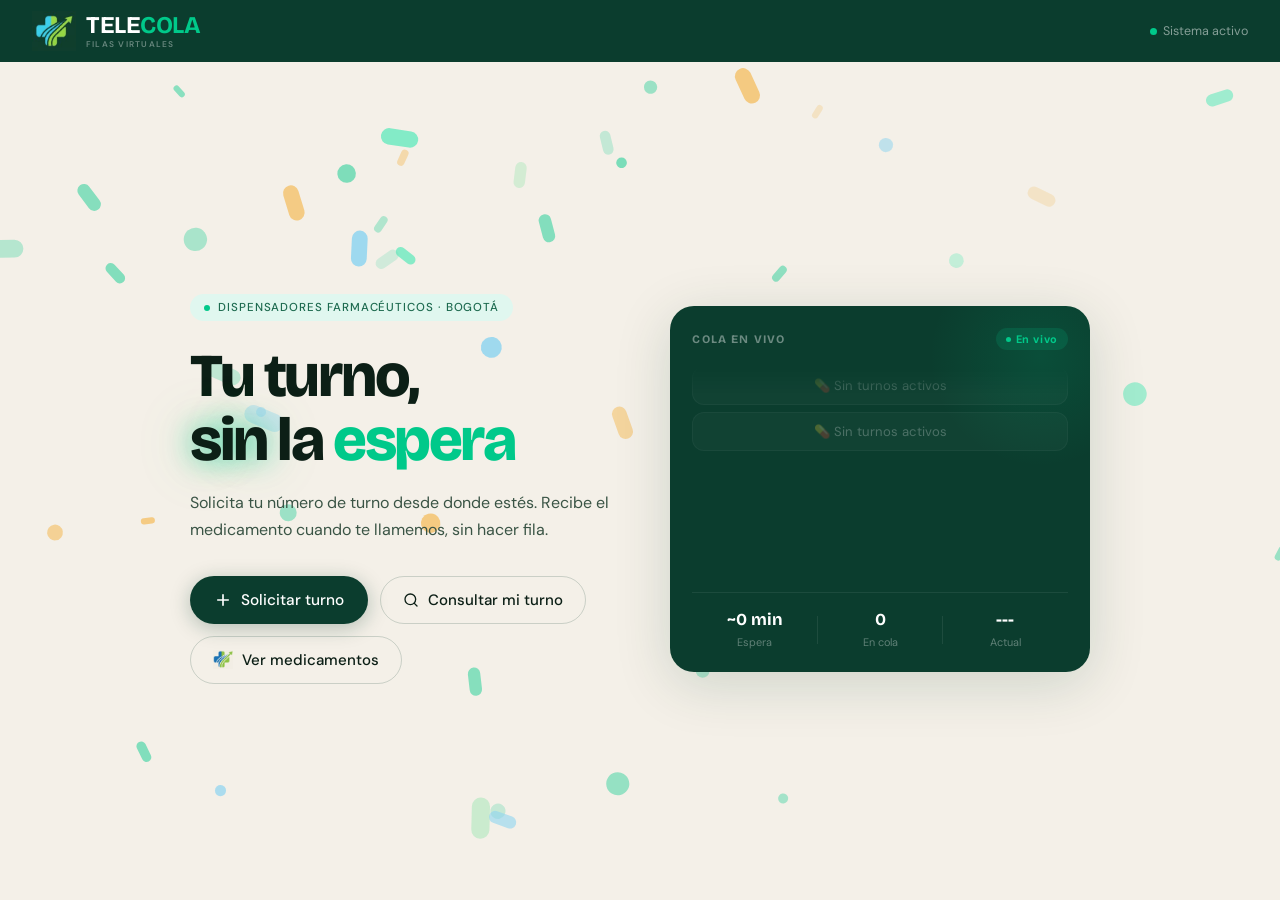
==== index.html @ 802b3224 "Add files via upload" ====
<!DOCTYPE html>
<html lang="es">
<head>
  <meta charset="UTF-8"/>
  <link rel="icon" type="image/png" href="[data-uri]">
  <meta name="viewport" content="width=device-width,initial-scale=1.0"/>
  <title>TELECOLA — Gestión de Turnos</title>
  <link rel="preconnect" href="https://fonts.googleapis.com"/>
  <link rel="preconnect" href="https://fonts.gstatic.com" crossorigin/>
  <link href="https://fonts.googleapis.com/css2?family=Bricolage+Grotesque:opsz,wght@12..96,400;12..96,600;12..96,700;12..96,800&family=DM+Sans:ital,opsz,wght@0,9..40,300;0,9..40,400;0,9..40,500&display=swap" rel="stylesheet"/>
  <style>
    *,*::before,*::after{box-sizing:border-box;margin:0;padding:0}
    :root{
      --forest:#0b3d2e;--forest-mid:#144d3a;--forest-light:#1e6b50;
      --mint:#00c98a;--mint-soft:#e0f7ef;--mint-glow:rgba(0,201,138,.18);
      --cream:#f4f0e8;--cream-dark:#e8e4db;--white:#fff;
      --amber:#f59e0b;--amber-soft:#fef3c7;
      --red:#dc2626;--red-soft:#fee2e2;
      --text:#0c1f16;--text-2:#3a5445;--text-3:#7a9e8b;
      --border:rgba(11,61,46,.1);--border-2:rgba(11,61,46,.18);
      --shadow:0 2px 24px rgba(11,61,46,.09);--shadow-lg:0 12px 56px rgba(11,61,46,.16);
      --r:20px;--r-sm:12px;
      --ease:cubic-bezier(.4,0,.2,1);
    }
    html{scroll-behavior:smooth}
    body{font-family:'DM Sans',sans-serif;background:var(--cream);color:var(--text);min-height:100vh;overflow-x:hidden}

    /* ── CANVAS 3D BACKGROUND ── */
    #bg-canvas{position:fixed;inset:0;z-index:0;pointer-events:none;opacity:.55}

    /* ── TOPBAR ── */
    .topbar{
      position:fixed;top:0;left:0;right:0;z-index:200;height:62px;
      background:var(--forest);padding:0 2rem;
      display:flex;align-items:center;justify-content:space-between;
    }
    .topbar-logo{display:flex;align-items:center;gap:10px;cursor:pointer;text-decoration:none}
    .topbar-logo-icon{
      width:44px;height:44px;border-radius:0;background:transparent;
      display:flex;align-items:center;justify-content:center;flex-shrink:0;
      transition:transform .3s var(--ease);
    }
    .topbar-logo:hover .topbar-logo-icon{transform:rotate(20deg) scale(1.08)}
    .topbar-logo-icon svg{width:18px;height:18px;stroke:var(--forest);fill:none;stroke-width:2.5;stroke-linecap:round}
    .topbar-logo-text{font-family:'Bricolage Grotesque',sans-serif;font-weight:700;font-size:1.5rem;letter-spacing:-.02em;color:#fff;line-height:1}
    .topbar-logo-sub{font-size:.52rem;font-weight:600;letter-spacing:.15em;color:rgba(255,255,255,.38);text-transform:uppercase;margin-top:2px;transition:color .8s,text-shadow .8s}
    .topbar-logo-sub.lit{color:rgba(255,255,255,.75);text-shadow:0 0 10px rgba(0,201,138,.6),0 0 20px rgba(0,201,138,.2)}
    .topbar-logo-stack{display:flex;flex-direction:column;justify-content:center}
    .topbar-logo-text span{color:var(--mint)}
    .topbar-right{display:flex;align-items:center;gap:1rem}
    .topbar-status{display:flex;align-items:center;gap:6px;font-size:.78rem;color:rgba(255,255,255,.5)}
    .topbar-status-dot{width:7px;height:7px;border-radius:50%;background:var(--mint);animation:pulse 2s ease-in-out infinite}
    .topbar-my-turn{display:flex;align-items:center;gap:6px;background:rgba(0,201,138,.15);border:1px solid rgba(0,201,138,.25);border-radius:100px;padding:5px 12px}
    .topbar-my-turn-label{font-size:.7rem;color:rgba(255,255,255,.5)}
    .topbar-my-turn-val{font-family:'Bricolage Grotesque',sans-serif;font-size:.95rem;font-weight:700;color:var(--mint)}
    @keyframes pulse{0%,100%{opacity:1}50%{opacity:.35}}

    /* ── SCREENS ── */
    .screen{min-height:100vh;padding-top:62px;display:none;flex-direction:column;opacity:0;transform:translateY(18px);transition:opacity .38s var(--ease),transform .38s var(--ease)}
    .screen.active{display:flex}
    .screen.visible{opacity:1;transform:translateY(0)}

    /* ══════════════════════════════════
       HOME — hero layout fiel a la imagen
    ══════════════════════════════════ */
    .hero{
      flex:1;position:relative;z-index:1;
      display:grid;grid-template-columns:1fr 420px;
      gap:2.5rem;align-items:center;
      max-width:1200px;margin:0 auto;
      padding:3rem 2.5rem 2rem;
      min-height:calc(100vh - 62px);
    }
    @media(max-width:900px){
      .hero{grid-template-columns:1fr;padding:2rem 1.2rem 1.5rem;min-height:unset}
      .queue-panel{display:none}
    }

    /* Left column */
    .hero-left{display:flex;flex-direction:column;gap:0}

    .hero-eyebrow{
      display:inline-flex;align-items:center;gap:8px;
      background:var(--mint-soft);color:var(--forest-light);
      font-size:.72rem;font-weight:500;letter-spacing:.08em;text-transform:uppercase;
      padding:6px 14px;border-radius:100px;margin-bottom:1.4rem;
      width:fit-content;
      animation:fadeUp .5s var(--ease) both;
    }
    .eyebrow-dot{width:6px;height:6px;border-radius:50%;background:var(--mint);flex-shrink:0;animation:pulse 2s ease-in-out infinite}

    .hero-title{
      font-family:'Bricolage Grotesque',sans-serif;
      font-size:clamp(2.6rem,5vw,3.8rem);font-weight:800;
      line-height:1.05;letter-spacing:-.04em;color:var(--text);
      margin-bottom:1.1rem;
      animation:fadeUp .5s .07s var(--ease) both;
    }
    .hero-title em{font-style:normal;color:var(--mint)}
    .hw{display:inline;transition:opacity .4s,text-shadow .4s}
    .hw.lit{text-shadow:0 0 30px rgba(0,201,138,.7),0 0 60px rgba(0,201,138,.3)}

    .hero-desc{
      font-size:1rem;line-height:1.7;color:var(--text-2);
      max-width:440px;margin-bottom:2rem;
      animation:fadeUp .5s .14s var(--ease) both;
    }

    /* Action buttons row */
    .hero-actions{
      display:flex;flex-direction:column;gap:.75rem;
      max-width:400px;
      animation:fadeUp .5s .2s var(--ease) both;
    }
    .hero-btns-row{display:flex;gap:.75rem;flex-wrap:wrap}

    .btn-primary{
      display:inline-flex;align-items:center;gap:9px;
      background:var(--forest);color:#fff;
      font-family:'DM Sans',sans-serif;font-size:.96rem;font-weight:500;
      padding:14px 24px;border-radius:100px;border:none;cursor:pointer;
      box-shadow:0 4px 20px rgba(11,61,46,.28);
      transition:background .25s,transform .15s,box-shadow .25s;
      text-decoration:none;
    }
    .btn-primary svg{width:18px;height:18px;fill:none;stroke:currentColor;stroke-width:2.2;stroke-linecap:round;flex-shrink:0}
    .btn-primary:hover{background:var(--forest-mid);transform:translateY(-2px);box-shadow:0 8px 28px rgba(11,61,46,.32)}
    .btn-primary:active{transform:scale(.97)}

    .btn-outline{
      display:inline-flex;align-items:center;gap:9px;
      background:transparent;color:var(--text);
      font-family:'DM Sans',sans-serif;font-size:.94rem;font-weight:500;
      padding:13px 22px;border-radius:100px;
      border:1.5px solid var(--border-2);cursor:pointer;
      transition:border-color .2s,background .2s,transform .15s;
      text-decoration:none;
    }
    .btn-outline svg{width:16px;height:16px;fill:none;stroke:currentColor;stroke-width:2;stroke-linecap:round;flex-shrink:0}
    .btn-outline:hover{border-color:var(--forest-light);background:rgba(11,61,46,.05);transform:translateY(-2px)}
    .btn-outline:active{transform:scale(.97)}

    /* Medicamentos button — matches outline style of other hero buttons */
    .btn-meds{
      display:inline-flex;align-items:center;gap:9px;
      background:transparent;color:var(--text);
      font-family:'DM Sans',sans-serif;font-size:.94rem;font-weight:500;
      padding:13px 22px;border-radius:100px;
      border:1.5px solid var(--border-2);cursor:pointer;
      transition:border-color .2s,background .2s,transform .15s;
      text-decoration:none;
    }
    .btn-meds svg{width:16px;height:16px;fill:none;stroke:currentColor;stroke-width:2;stroke-linecap:round;flex-shrink:0}
    .btn-meds:hover{border-color:var(--forest-light);background:rgba(11,61,46,.05);transform:translateY(-2px)}
    .btn-meds:active{transform:scale(.97)}

    /* ── QUEUE PANEL ── */
    .queue-panel{
      background:var(--forest);border-radius:24px;
      padding:1.4rem 1.4rem 1.3rem;
      position:relative;z-index:1;overflow:hidden;
      box-shadow:var(--shadow-lg);
      animation:fadeUp .5s .28s var(--ease) both;
    }
    .queue-panel::before{
      content:'';position:absolute;top:-70px;right:-70px;
      width:240px;height:240px;border-radius:50%;
      background:radial-gradient(circle,rgba(0,201,138,.12),transparent 65%);
      pointer-events:none;
    }
    .queue-panel-header{display:flex;align-items:center;justify-content:space-between;margin-bottom:1rem}
    .queue-panel-title{font-family:'Bricolage Grotesque',sans-serif;font-size:.72rem;font-weight:700;color:rgba(255,255,255,.4);letter-spacing:.1em;text-transform:uppercase}
    .live-badge{display:flex;align-items:center;gap:5px;background:rgba(0,201,138,.15);color:var(--mint);font-size:.68rem;font-weight:700;padding:4px 10px;border-radius:100px;letter-spacing:.05em}
    .live-dot{width:5px;height:5px;border-radius:50%;background:var(--mint);animation:pulse 1.4s ease-in-out infinite}

    /* Ticker */
    .ticker-window{height:210px;overflow:hidden;position:relative;mask-image:linear-gradient(to bottom,transparent,black 14%,black 86%,transparent);-webkit-mask-image:linear-gradient(to bottom,transparent,black 14%,black 86%,transparent)}
    .ticker-track{display:flex;flex-direction:column;gap:7px;animation:tickerScroll 13s linear infinite}
    .ticker-track:hover{animation-play-state:paused}
    @keyframes tickerScroll{0%{transform:translateY(0)}100%{transform:translateY(-50%)}}
    .ticker-row{display:flex;align-items:center;gap:10px;background:rgba(255,255,255,.06);border:1px solid rgba(255,255,255,.07);border-radius:12px;padding:10px 12px;flex-shrink:0;transition:background .3s}
    .ticker-row.is-active{background:rgba(0,201,138,.13);border-color:rgba(0,201,138,.25)}
    .ticker-num{font-family:'Bricolage Grotesque',sans-serif;font-size:1rem;font-weight:700;color:#fff;min-width:52px}
    .ticker-row.is-active .ticker-num{color:var(--mint)}
    .ticker-info{flex:1}
    .ticker-doc{font-size:.8rem;font-weight:500;color:rgba(255,255,255,.8)}
    .ticker-sub{font-size:.68rem;color:rgba(255,255,255,.35);margin-top:1px}
    .ticker-tag{font-size:.65rem;font-weight:700;padding:3px 8px;border-radius:100px}
    .tag-atendiendo{background:rgba(0,201,138,.18);color:var(--mint)}
    .tag-espera{background:rgba(255,255,255,.07);color:rgba(255,255,255,.4)}
    .tag-prio{background:rgba(245,158,11,.2);color:#fbbf24}

    .queue-footer{display:flex;align-items:center;justify-content:space-between;margin-top:1rem;padding-top:1rem;border-top:1px solid rgba(255,255,255,.07)}
    .qstat{text-align:center;flex:1}
    .qstat-val{font-family:'Bricolage Grotesque',sans-serif;font-size:1.05rem;font-weight:700;color:#fff;display:block}
    .qstat-lbl{font-size:.68rem;color:rgba(255,255,255,.35)}
    .qdiv{width:1px;height:28px;background:rgba(255,255,255,.08)}

    /* ══════════════════════════════════
       INNER SCREENS (solicitar / consultar / turno)
    ══════════════════════════════════ */
    .page-wrap{flex:1;max-width:560px;width:100%;margin:0 auto;padding:2.5rem 1.5rem 4rem;position:relative;z-index:1}
    /* Inner screens show canvas bg */
    #screen-solicitar,#screen-consultar,#screen-turno{background:transparent}
    #screen-turno{min-height:100dvh;overflow-y:auto;justify-content:flex-start}
    #screen-turno .page-wrap{padding:1.2rem 1.5rem 3rem;display:flex;flex-direction:column;height:auto;overflow:visible}
    #screen-turno .back-btn{margin-bottom:.8rem}
    .page-wrap--wide{max-width:660px}

    .back-btn{display:inline-flex;align-items:center;gap:7px;font-size:.86rem;color:var(--text-3);background:none;border:none;cursor:pointer;margin-bottom:1.8rem;padding:0;transition:color .2s,gap .2s}
    .back-btn svg{width:16px;height:16px;fill:none;stroke:currentColor;stroke-width:2;stroke-linecap:round;transition:transform .2s}
    .back-btn:hover{color:var(--forest);gap:10px}
    .back-btn:hover svg{transform:translateX(-2px)}

    /* Form card */
    .form-card{background:var(--white);border-radius:var(--r);border:1px solid var(--border);box-shadow:var(--shadow);overflow:hidden}
    .form-card-hd{background:var(--forest);padding:1.8rem 2rem 1.6rem;display:flex;align-items:center;gap:1rem}
    .form-card-ico{width:46px;height:46px;border-radius:12px;background:rgba(0,201,138,.18);display:flex;align-items:center;justify-content:center;flex-shrink:0}
    .form-card-ico svg{width:22px;height:22px;stroke:var(--mint);fill:none;stroke-width:2.2;stroke-linecap:round}
    .form-card-hd h2{font-family:'Bricolage Grotesque',sans-serif;font-size:1.32rem;font-weight:700;color:#fff;letter-spacing:-.02em;margin-bottom:3px}
    .form-card-hd p{font-size:.83rem;color:rgba(255,255,255,.5)}
    .form-body{padding:1.8rem 2rem}
    .form-group{margin-bottom:1.4rem}
    .form-label{display:block;font-size:.83rem;font-weight:500;color:var(--text-2);margin-bottom:8px}
    .input-box{position:relative}
    .input-ico{position:absolute;left:14px;top:50%;transform:translateY(-50%);width:17px;height:17px;stroke:var(--text-3);fill:none;stroke-width:2;stroke-linecap:round;pointer-events:none}
    .form-input{width:100%;padding:13px 16px 13px 42px;font-family:'DM Sans',sans-serif;font-size:.95rem;color:var(--text);background:var(--cream);border:1.5px solid var(--border);border-radius:var(--r-sm);outline:none;transition:border-color .2s,background .2s,box-shadow .2s;-webkit-appearance:none}
    .form-input:focus{border-color:var(--mint);background:#fff;box-shadow:0 0 0 3px rgba(0,201,138,.14)}
    .form-input::placeholder{color:var(--text-3)}

    .info-note{display:flex;align-items:flex-start;gap:10px;background:var(--mint-soft);border:1px solid rgba(0,201,138,.2);border-radius:var(--r-sm);padding:13px 15px;font-size:.82rem;color:var(--forest-light);line-height:1.6}
    .info-note svg{width:16px;height:16px;stroke:var(--mint);fill:none;stroke-width:2;stroke-linecap:round;flex-shrink:0;margin-top:2px}
    .info-note strong{color:var(--forest)}

    .btn-submit{width:100%;margin-top:1.6rem;display:flex;align-items:center;justify-content:center;background:var(--forest);color:#fff;font-family:'DM Sans',sans-serif;font-size:.97rem;font-weight:500;padding:15px;border-radius:var(--r-sm);border:none;cursor:pointer;transition:background .2s,transform .15s,box-shadow .2s;box-shadow:0 4px 16px rgba(11,61,46,.2);position:relative;min-height:52px}
    .btn-submit:hover{background:var(--forest-mid);box-shadow:0 6px 24px rgba(11,61,46,.28)}
    .btn-submit:active{transform:scale(.98)}
    .btn-submit--teal{background:var(--forest-light)}
    .btn-submit--teal:hover{background:var(--forest)}
    .bst-txt{display:flex;align-items:center;gap:9px}
    .bst-txt svg{width:17px;height:17px;fill:none;stroke:currentColor;stroke-width:2.2;stroke-linecap:round}
    .bst-spin{width:20px;height:20px;border:2.5px solid rgba(255,255,255,.3);border-top-color:#fff;border-radius:50%;animation:spin .7s linear infinite;display:none}
    @keyframes spin{to{transform:rotate(360deg)}}
    .btn-submit.loading .bst-txt{display:none}
    .btn-submit.loading .bst-spin{display:block}

    /* Consulta result */
    .consulta-box{margin-top:1.4rem;background:var(--forest);border-radius:var(--r-sm);overflow:hidden;animation:fadeUp .4s var(--ease) both}
    .consulta-box-header{display:flex;align-items:center;justify-content:space-between;padding:1rem 1.3rem;border-bottom:1px solid rgba(255,255,255,.08)}
    .consulta-box-label{font-size:.75rem;color:rgba(255,255,255,.45);text-transform:uppercase;letter-spacing:.06em}
    .consulta-box-num{font-family:'Bricolage Grotesque',sans-serif;font-size:1.4rem;font-weight:800;color:var(--mint)}
    .consulta-med{padding:.5rem 1.3rem;font-size:.82rem;color:rgba(255,255,255,.5);border-bottom:1px solid rgba(255,255,255,.06)}
    .consulta-stats{display:flex;padding:.8rem 1.3rem}
    .cstat{flex:1;text-align:center}
    .cstat-val{font-family:'Bricolage Grotesque',sans-serif;font-size:1rem;font-weight:700;color:#fff;display:block}
    .cstat-lbl{font-size:.7rem;color:rgba(255,255,255,.38)}
    .btn-detalle{width:100%;background:rgba(0,201,138,.12);color:var(--mint);font-family:'DM Sans',sans-serif;font-size:.85rem;font-weight:500;padding:.9rem;border:none;border-top:1px solid rgba(0,201,138,.15);cursor:pointer;transition:background .2s}
    .btn-detalle:hover{background:rgba(0,201,138,.2)}

    /* Mi turno */
    .prio-banner{display:flex;align-items:center;gap:8px;background:var(--amber-soft);border:1px solid rgba(245,158,11,.3);border-radius:var(--r-sm);padding:10px 14px;font-size:.82rem;color:#92400e;margin-bottom:1rem}
    .prio-banner svg{width:16px;height:16px;flex-shrink:0;stroke:var(--amber);fill:none;stroke-width:2;stroke-linecap:round}
    .turno-card{background:var(--white);border-radius:var(--r);border:1px solid var(--border);box-shadow:var(--shadow-lg);overflow:hidden;margin-bottom:1rem}
    .turno-card-header{background:var(--forest);padding:1.2rem 1.5rem 1rem;text-align:center;position:relative;overflow:hidden}
    .turno-card-header::after{content:'';position:absolute;bottom:-50px;left:50%;transform:translateX(-50%);width:320px;height:100px;border-radius:50%;background:rgba(0,201,138,.1)}
    .tc-label{display:block;font-size:.72rem;font-weight:600;letter-spacing:.1em;text-transform:uppercase;color:rgba(255,255,255,.38);margin-bottom:.9rem}
    .tc-num{font-family:'Bricolage Grotesque',sans-serif;font-size:clamp(2.8rem,10vw,5rem);font-weight:800;color:#fff;letter-spacing:-.04em;line-height:1;position:relative;z-index:1}
    .tc-doc{display:block;margin-top:.8rem;font-size:.88rem;color:rgba(255,255,255,.55);position:relative;z-index:1}
    .tc-med{font-size:.8rem;color:rgba(255,255,255,.4);margin-top:.3rem;position:relative;z-index:1}
    .tc-stats{display:grid;grid-template-columns:1fr 1fr 1fr;border-top:1px solid var(--border)}
    .tcstat{padding:.7rem .5rem;text-align:center;border-right:1px solid var(--border)}
    .tcstat:last-child{border-right:none}
    .tcstat-val{font-family:'Bricolage Grotesque',sans-serif;font-size:1.4rem;font-weight:700;color:var(--forest);display:block}
    .tcstat-lbl{font-size:.7rem;color:var(--text-3);margin-top:2px}

    .notif-card{display:flex;align-items:flex-start;gap:12px;background:var(--mint-soft);border:1px solid rgba(0,201,138,.2);border-radius:var(--r);padding:.7rem 1rem;margin:.6rem 0}
    .notif-card-ico{font-size:1.5rem;flex-shrink:0}
    .notif-card-title{font-size:.88rem;font-weight:600;color:var(--forest);margin-bottom:3px}
    .notif-card-desc{font-size:.8rem;color:var(--forest-light);line-height:1.6}

    .act-grid{display:grid;grid-template-columns:1fr 1fr;gap:10px}
    .act-card{display:flex;flex-direction:column;align-items:center;gap:7px;background:var(--white);border:1px solid var(--border);border-radius:var(--r);padding:1rem;cursor:pointer;font-size:.8rem;font-weight:500;color:var(--text-2);transition:border-color .2s,background .2s,transform .15s}
    .act-card:hover{border-color:var(--forest-light);background:var(--mint-soft);transform:translateY(-2px)}
    .act-ico{width:38px;height:38px;border-radius:10px;background:var(--mint-soft);display:flex;align-items:center;justify-content:center}
    .act-ico svg{width:18px;height:18px;stroke:var(--forest-light);fill:none;stroke-width:2;stroke-linecap:round}

    /* Toast */
    .toast{position:fixed;bottom:1.6rem;left:50%;transform:translateX(-50%) translateY(14px);background:var(--forest);color:#fff;font-size:.86rem;font-weight:500;padding:11px 20px;border-radius:100px;box-shadow:var(--shadow-lg);z-index:999;opacity:0;white-space:nowrap;pointer-events:none;transition:opacity .3s,transform .3s}
    .toast.show{opacity:1;transform:translateX(-50%) translateY(0)}

    @keyframes fadeUp{from{opacity:0;transform:translateY(18px)}to{opacity:1;transform:translateY(0)}}

    /* ── RESPONSIVE SIN SCROLL ── */
    /* Pantallas internas ocupan exactamente la pantalla disponible */
    #screen-solicitar,#screen-consultar{
      height:100dvh;
      overflow:hidden;
      justify-content:center;
    }
    #screen-solicitar .page-wrap,
    #screen-consultar .page-wrap{
      padding:1rem 1.5rem 1rem;
      display:flex;flex-direction:column;justify-content:center;
      height:100%;overflow:hidden;
    }
    #screen-solicitar .back-btn,
    #screen-consultar .back-btn{margin-bottom:.8rem}
    #screen-solicitar .form-card-hd,
    #screen-consultar .form-card-hd{padding:1.2rem 1.5rem}
    #screen-solicitar .form-body,
    #screen-consultar .form-body{padding:1.2rem 1.5rem}
    #screen-solicitar .form-group,
    #screen-consultar .form-group{margin-bottom:.9rem}
    #screen-solicitar .info-note{padding:9px 12px;font-size:.78rem}
    #screen-solicitar .btn-submit,
    #screen-consultar .btn-submit{margin-top:1rem;padding:13px}

    /* Turno: sin scroll forzado, crece con el contenido */
    #screen-turno{min-height:100dvh;overflow-y:auto;justify-content:flex-start}
    #screen-turno .page-wrap{
      padding:.8rem 1.5rem 3rem;
      display:flex;flex-direction:column;
      height:auto;overflow:visible;
    }
    #screen-turno .back-btn{margin-bottom:.6rem}
    .turno-card-header{padding:1.2rem 1.5rem 1rem}
    .tc-num{font-size:clamp(2.8rem,10vw,5rem)}
    .tcstat{padding:.8rem .5rem}
    .notif-card{padding:.8rem 1rem;margin:.7rem 0}
    .act-grid{gap:8px}
    .act-card{padding:.7rem}

    @media(max-width:480px){
      .topbar{padding:0 1rem}
      .topbar-status span{display:none}
      .hero{padding:1.8rem 1rem 1.5rem}
      .hero-btns-row{flex-direction:column}
      .btn-primary,.btn-outline{width:100%;justify-content:center}
      #screen-solicitar .page-wrap,
      #screen-consultar .page-wrap,
      #screen-turno .page-wrap{padding:.8rem 1rem}
      .form-card-hd h2{font-size:1.1rem}
    }

    @media(min-height:800px){
      #screen-solicitar .form-body,
      #screen-consultar .form-body{padding:1.5rem 1.8rem}
      #screen-solicitar .form-group,
      #screen-consultar .form-group{margin-bottom:1.2rem}
    }
  </style>
</head>
<body>

<canvas id="bg-canvas"></canvas>

<nav class="topbar">
  <div class="topbar-logo" onclick="goTo('screen-home')">
    <div class="topbar-logo-icon">
      <img src="[data-uri]" style="width:44px;height:44px;object-fit:contain;border-radius:0;outline:none;border:none">
    </div>
    <div class="topbar-logo-stack">
      <span class="topbar-logo-text">TELE<span>COLA</span></span>
      <span class="topbar-logo-sub">Filas Virtuales</span>
    </div>
  </div>
  <div class="topbar-right">
    <div class="topbar-status"><div class="topbar-status-dot"></div><span>Sistema activo</span></div>
    <div class="topbar-my-turn" id="topbar-my-turn" style="display:none">
      <span class="topbar-my-turn-label">Mi turno</span>
      <span class="topbar-my-turn-val" id="topbar-my-turn-val">—</span>
    </div>
  </div>
</nav>

<!-- ══ PANTALLA INICIO ══ -->
<div class="screen active visible" id="screen-home">
  <section class="hero">

    <!-- LEFT -->
    <div class="hero-left">
      <div class="hero-eyebrow"><span class="eyebrow-dot"></span>Dispensadores farmacéuticos · Bogotá</div>

      <h1 class="hero-title"><span class="hw">Tu</span> <span class="hw">turno,</span><br/><span class="hw">sin</span> <span class="hw">la</span> <em class="hw" id="hw-espera">espera</em></h1>

      <p class="hero-desc">Solicita tu número de turno desde donde estés. Recibe el medicamento cuando te llamemos, sin hacer fila.</p>

      <div class="hero-actions">
        <div class="hero-btns-row">
          <button class="btn-primary" onclick="goTo('screen-solicitar')">
            <svg viewBox="0 0 24 24"><path d="M12 5v14M5 12h14"/></svg>
            Solicitar turno
          </button>
          <button class="btn-outline" onclick="goTo('screen-consultar')">
            <svg viewBox="0 0 24 24"><circle cx="11" cy="11" r="8"/><path d="m21 21-4.35-4.35"/></svg>
            Consultar mi turno
          </button>
          <a href="medicamentos.html" class="btn-meds">
            <img src="[data-uri]" style="width:20px;height:20px;object-fit:contain;flex-shrink:0">
            Ver medicamentos
          </a>
        </div>
      </div>
    </div>

    <!-- RIGHT — Cola en vivo -->
    <div class="queue-panel">
      <div class="queue-panel-header">
        <span class="queue-panel-title">Cola en vivo</span>
        <span class="live-badge"><span class="live-dot"></span>En vivo</span>
      </div>
      <div class="ticker-window">
        <div class="ticker-track" id="ticker-track"></div>
      </div>
      <div class="queue-footer">
        <div class="qstat"><span class="qstat-val" id="stat-espera">--</span><span class="qstat-lbl">Espera</span></div>
        <div class="qdiv"></div>
        <div class="qstat"><span class="qstat-val" id="stat-cola">--</span><span class="qstat-lbl">En cola</span></div>
        <div class="qdiv"></div>
        <div class="qstat"><span class="qstat-val" id="stat-actual">---</span><span class="qstat-lbl">Actual</span></div>
      </div>
    </div>

  </section>
</div>

<!-- ══ SOLICITAR TURNO ══ -->
<div class="screen" id="screen-solicitar">
  <div class="page-wrap">
    <button class="back-btn" onclick="goTo('screen-home')">
      <svg viewBox="0 0 24 24"><path d="M19 12H5M12 5l-7 7 7 7"/></svg>Volver
    </button>
    <div class="form-card">
      <div class="form-card-hd">
        <div class="form-card-ico"><svg viewBox="0 0 24 24"><path d="M12 5v14M5 12h14"/></svg></div>
        <div><h2>Solicitar turno</h2><p>Solo necesitas tu número de documento</p></div>
      </div>
      <div class="form-body">
        <div class="form-group">
          <label class="form-label" for="sol-doc">Número de documento</label>
          <div class="input-box">
            <svg class="input-ico" viewBox="0 0 24 24"><rect x="2" y="5" width="20" height="14" rx="2"/><path d="M2 10h20"/></svg>
            <input class="form-input" type="tel" id="sol-doc" placeholder="Cédula (solo usuarios registrados)" maxlength="12" inputmode="numeric" pattern="[0-9]*" autocomplete="off"/>
          </div>
        </div>
        <div class="info-note">
          <svg viewBox="0 0 24 24"><circle cx="12" cy="12" r="10"/><line x1="12" y1="8" x2="12" y2="12"/><line x1="12" y1="16" x2="12.01" y2="16"/></svg>
          <span>Tu medicamento ya está registrado. Ingresa tu cédula y recibirás tu turno automáticamente. Se enviará confirmación a tu <strong>correo electrónico</strong>.</span>
        </div>
        <button class="btn-submit" id="btn-solicitar" onclick="solicitarTurno()">
          <span class="bst-txt">
            <svg viewBox="0 0 24 24"><path d="M22 11.08V12a10 10 0 1 1-5.93-9.14"/><polyline points="22 4 12 14.01 9 11.01"/></svg>
            Confirmar y obtener turno
          </span>
          <span class="bst-spin"></span>
        </button>
      </div>
    </div>
  </div>
</div>

<!-- ══ CONSULTAR TURNO ══ -->
<div class="screen" id="screen-consultar">
  <div class="page-wrap">
    <button class="back-btn" onclick="goTo('screen-home')">
      <svg viewBox="0 0 24 24"><path d="M19 12H5M12 5l-7 7 7 7"/></svg>Volver
    </button>
    <div class="form-card">
      <div class="form-card-hd">
        <div class="form-card-ico"><svg viewBox="0 0 24 24"><circle cx="11" cy="11" r="8"/><path d="m21 21-4.35-4.35"/></svg></div>
        <div><h2>Consultar turno</h2><p>Revisa tu posición en la cola</p></div>
      </div>
      <div class="form-body">
        <div class="form-group">
          <label class="form-label" for="con-doc">Número de documento</label>
          <div class="input-box">
            <svg class="input-ico" viewBox="0 0 24 24"><rect x="2" y="5" width="20" height="14" rx="2"/><path d="M2 10h20"/></svg>
            <input class="form-input" type="tel" id="con-doc" placeholder="Tu cédula" maxlength="12" inputmode="numeric" pattern="[0-9]*" autocomplete="off"/>
          </div>
        </div>
        <button class="btn-submit btn-submit--teal" onclick="consultarTurno()">
          <span class="bst-txt">Buscar mi turno</span>
          <span class="bst-spin"></span>
        </button>
        <div class="consulta-box" id="consulta-box" style="display:none">
          <div class="consulta-box-header">
            <span class="consulta-box-label">Tu turno</span>
            <span class="consulta-box-num" id="con-num">—</span>
          </div>
          <div class="consulta-med">💊 <span id="con-med">—</span></div>
          <div class="consulta-stats">
            <div class="cstat"><span class="cstat-val" id="con-pos">—</span><span class="cstat-lbl">Posición</span></div>
            <div class="cstat"><span class="cstat-val" id="con-esp">—</span><span class="cstat-lbl">Espera aprox.</span></div>
            <div class="cstat"><span class="cstat-val" id="con-est">—</span><span class="cstat-lbl">Estado</span></div>
          </div>
          <button class="btn-detalle" onclick="goTo('screen-home')">Ver cola en vivo →</button>
        </div>
      </div>
    </div>
  </div>
</div>

<!-- ══ MI TURNO ══ -->
<div class="screen" id="screen-turno">
  <div class="page-wrap page-wrap--wide">
    <button class="back-btn" onclick="goTo('screen-home')">
      <svg viewBox="0 0 24 24"><path d="M19 12H5M12 5l-7 7 7 7"/></svg>Volver
    </button>
    <div class="prio-banner" id="prio-banner" style="display:none">
      <svg viewBox="0 0 24 24"><path d="M13 2L3 14h9l-1 8 10-12h-9l1-8z"/></svg>
      Turno prioritario validado en el sistema
    </div>
    <div class="turno-card">
      <div class="turno-card-header">
        <span class="tc-label">Tu número de turno</span>
        <div class="tc-num"><span id="t-numero">---</span></div>
        <span class="tc-doc" id="t-doc">Doc: ••••••••</span>
        <div class="tc-med" id="t-med"></div>
      </div>
      <div class="tc-stats">
        <div class="tcstat"><span class="tcstat-val" id="t-pos">-</span><span class="tcstat-lbl">Posición</span></div>
        <div class="tcstat"><span class="tcstat-val" id="t-esp">-</span><span class="tcstat-lbl">Espera aprox</span></div>
        <div class="tcstat"><span class="tcstat-val" id="t-actual">-</span><span class="tcstat-lbl">Estado</span></div>
      </div>
    </div>
    <div class="notif-card">
      <div class="notif-card-ico">✉️</div>
      <div>
        <div class="notif-card-title">Notificación por correo activada</div>
        <div class="notif-card-desc">Te avisaremos cuando sea tu momento. Puedes alejarte de la farmacia.</div>
      </div>
    </div>
    <div class="act-grid">
      <button class="act-card" onclick="goTo('screen-home')">
        <div class="act-ico"><svg viewBox="0 0 24 24"><path d="m3 9 9-7 9 7v11a2 2 0 0 1-2 2H5a2 2 0 0 1-2-2z"/><polyline points="9 22 9 12 15 12 15 22"/></svg></div>
        Ir al inicio
      </button>
      <button class="act-card" onclick="goTo('screen-consultar')">
        <div class="act-ico"><svg viewBox="0 0 24 24"><circle cx="11" cy="11" r="8"/><path d="m21 21-4.35-4.35"/></svg></div>
        Ver estado
      </button>
    </div>
  </div>
</div>

<div class="toast" id="toast"></div>

<script src="api.js"></script>
<script src="script.js"></script>
<script>
/* Brillo sutil Filas Virtuales en bucle */
(function(){
  const sub = document.querySelector('.topbar-logo-sub');
  if(!sub) return;
  let on = false;
  setInterval(()=>{
    on = !on;
    sub.classList.toggle('lit', on);
  }, 1800);
})();
(function(){
  const words = [...document.querySelectorAll('.hw')];
  if(!words.length) return;
  let i = 0;
  function step(){
    words.forEach(w => w.classList.remove('lit'));
    words[i].classList.add('lit');
    i = (i + 1) % words.length;
  }
  step();
  setInterval(step, 600);
})();


</script>


<script>
/* ── 3D FLOATING PILLS CANVAS ── */
(function(){
  const canvas = document.getElementById('bg-canvas');
  const ctx = canvas.getContext('2d');
  let W, H, particles = [];

  function resize(){
    W = canvas.width = window.innerWidth;
    H = canvas.height = window.innerHeight;
  }

  class Particle {
    constructor(){this.reset(true)}
    reset(init){
      this.x = Math.random()*W;
      this.y = init ? Math.random()*H : H+30;
      this.r = Math.random()*9+4;
      this.vx = (Math.random()-.5)*.9;
      this.vy = -(Math.random()*1.2+0.5);
      this.alpha = Math.random()*.7+.25;
      const r = Math.random();
      this.color = r > .5 ? '#00c98a' : r > .32 ? '#00e5a0' : r > .18 ? '#f59e0b' : r > .08 ? '#4ade80' : '#38bdf8';
      this.rot = Math.random()*Math.PI*2;
      this.rotV = (Math.random()-.5)*.015;
      this.pill = Math.random()>.4;
    }
    draw(){
      ctx.save();
      ctx.globalAlpha = this.alpha;
      ctx.translate(this.x, this.y);
      ctx.rotate(this.rot);
      if(this.pill){
        const w=this.r*3.2, h=this.r*1.4;
        ctx.beginPath();
        ctx.moveTo(-w/2+h/2,0-h/2);
        ctx.lineTo(w/2-h/2,0-h/2);
        ctx.arc(w/2-h/2,0,h/2,-Math.PI/2,Math.PI/2);
        ctx.lineTo(-w/2+h/2,h/2);
        ctx.arc(-w/2+h/2,0,h/2,Math.PI/2,Math.PI*1.5);
        ctx.closePath();
        ctx.fillStyle = this.color;
        ctx.fill();
      } else {
        ctx.beginPath();
        ctx.arc(0,0,this.r,0,Math.PI*2);
        ctx.fillStyle = this.color;
        ctx.fill();
      }
      ctx.restore();
    }
    update(){
      this.x+=this.vx; this.y+=this.vy; this.rot+=this.rotV;
      this.alpha*=.9995;
      if(this.y<-30||this.alpha<.01) this.reset(false);
    }
  }

  resize();
  for(let i=0;i<55;i++) particles.push(new Particle());
  window.addEventListener('resize',()=>{resize();particles=[];for(let i=0;i<55;i++)particles.push(new Particle())});

  function loop(){
    ctx.clearRect(0,0,W,H);
    particles.forEach(p=>{p.update();p.draw()});
    requestAnimationFrame(loop);
  }
  loop();
})();
</script>

</body>
</html>
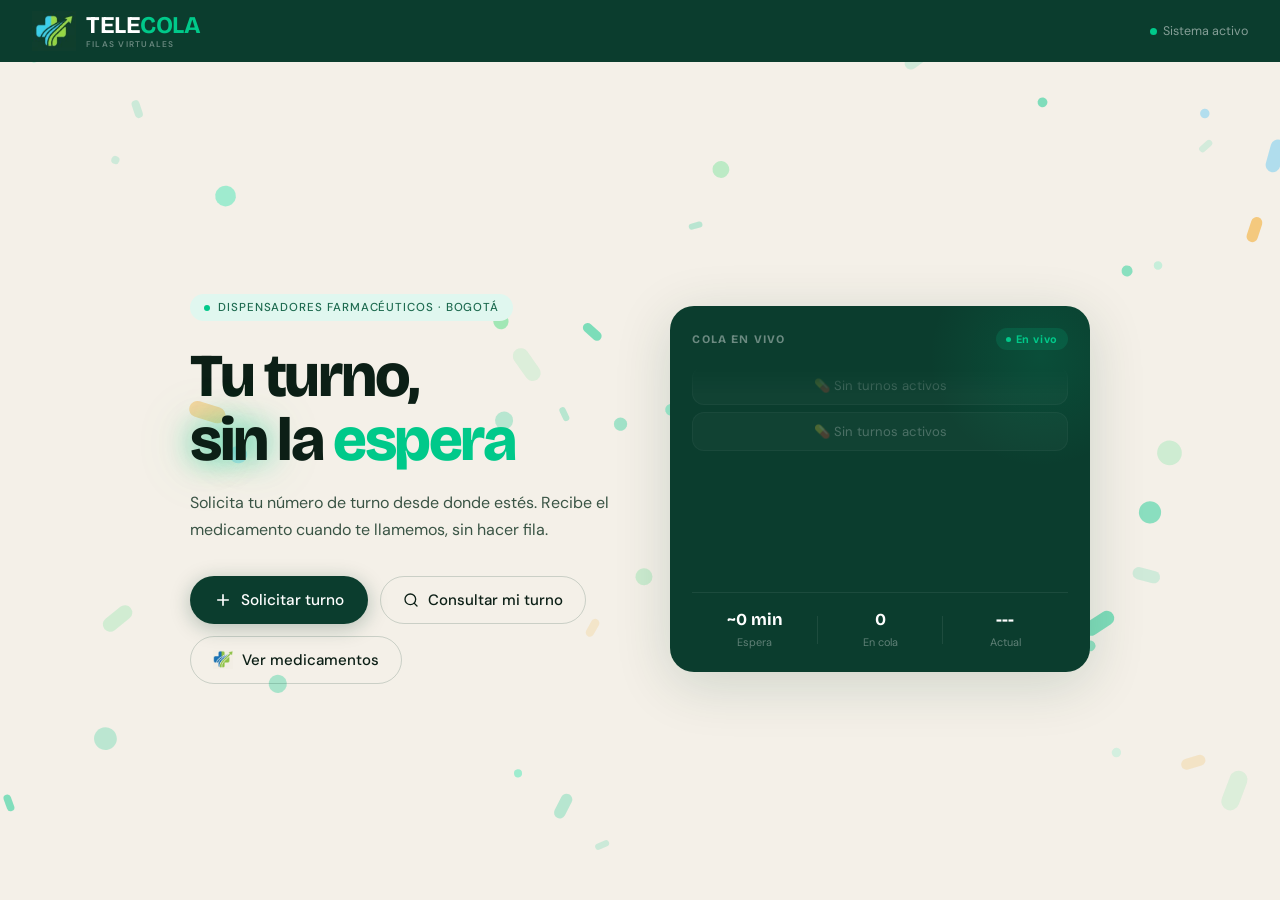
==== commit 7e8a65ff: "Update index.html" ====
--- a/index.html
+++ b/index.html
@@ -76,6 +76,33 @@
       .queue-panel{display:none}
     }
 
+    /* ── COLA MOVIL ── */
+    .mob-queue{
+      display:none;
+      background:var(--forest);border-radius:20px;
+      padding:1.2rem 1.2rem 1rem;margin-top:1.5rem;
+      position:relative;z-index:1;overflow:hidden;
+    }
+    .mob-queue::before{
+      content:'';position:absolute;top:-50px;right:-50px;
+      width:180px;height:180px;border-radius:50%;
+      background:radial-gradient(circle,rgba(0,201,138,.12),transparent 65%);
+      pointer-events:none;
+    }
+    .mob-queue-header{display:flex;align-items:center;justify-content:space-between;margin-bottom:.9rem}
+    .mob-queue-title{font-family:'Bricolage Grotesque',sans-serif;font-size:.7rem;font-weight:700;color:rgba(255,255,255,.4);letter-spacing:.1em;text-transform:uppercase}
+    .mob-queue .live-badge{display:flex;align-items:center;gap:5px;background:rgba(0,201,138,.15);color:var(--mint);font-size:.65rem;font-weight:700;padding:3px 9px;border-radius:100px;letter-spacing:.05em}
+    .mob-queue .live-dot{width:5px;height:5px;border-radius:50%;background:var(--mint);animation:pulse 1.4s ease-in-out infinite}
+    .mob-queue .ticker-window{height:130px;overflow:hidden;mask-image:linear-gradient(to bottom,transparent,black 14%,black 86%,transparent);-webkit-mask-image:linear-gradient(to bottom,transparent,black 14%,black 86%,transparent)}
+    .mob-queue .ticker-track{display:flex;flex-direction:column;gap:6px;animation:tickerScroll 13s linear infinite}
+    .mob-queue .ticker-track:hover{animation-play-state:paused}
+    .mob-queue-footer{display:flex;align-items:center;justify-content:center;gap:1.2rem;margin-top:.8rem;padding-top:.8rem;border-top:1px solid rgba(255,255,255,.07)}
+    .mob-qstat{display:flex;flex-direction:column;align-items:center;gap:2px}
+    .mob-qstat-val{font-family:'Bricolage Grotesque',sans-serif;font-size:1rem;font-weight:700;color:#fff}
+    .mob-qstat-lbl{font-size:.6rem;color:rgba(255,255,255,.35);text-transform:uppercase;letter-spacing:.06em}
+    .mob-qdiv{width:1px;height:28px;background:rgba(255,255,255,.1)}
+    @media(max-width:900px){.mob-queue{display:block}}
+
     /* Left column */
     .hero-left{display:flex;flex-direction:column;gap:0}
 
@@ -399,6 +426,24 @@
             <img src="[data-uri]" style="width:20px;height:20px;object-fit:contain;flex-shrink:0">
             Ver medicamentos
           </a>
+        </div>
+      </div>
+
+      <!-- Cola en vivo MOVIL -->
+      <div class="mob-queue">
+        <div class="mob-queue-header">
+          <span class="mob-queue-title">Cola en vivo</span>
+          <span class="live-badge"><span class="live-dot"></span>En vivo</span>
+        </div>
+        <div class="ticker-window">
+          <div class="ticker-track" id="mob-ticker-track"></div>
+        </div>
+        <div class="mob-queue-footer">
+          <div class="mob-qstat"><span class="mob-qstat-val" id="mob-espera">--</span><span class="mob-qstat-lbl">Espera</span></div>
+          <div class="mob-qdiv"></div>
+          <div class="mob-qstat"><span class="mob-qstat-val" id="mob-cola">--</span><span class="mob-qstat-lbl">En cola</span></div>
+          <div class="mob-qdiv"></div>
+          <div class="mob-qstat"><span class="mob-qstat-val" id="mob-actual">---</span><span class="mob-qstat-lbl">Actual</span></div>
         </div>
       </div>
     </div>
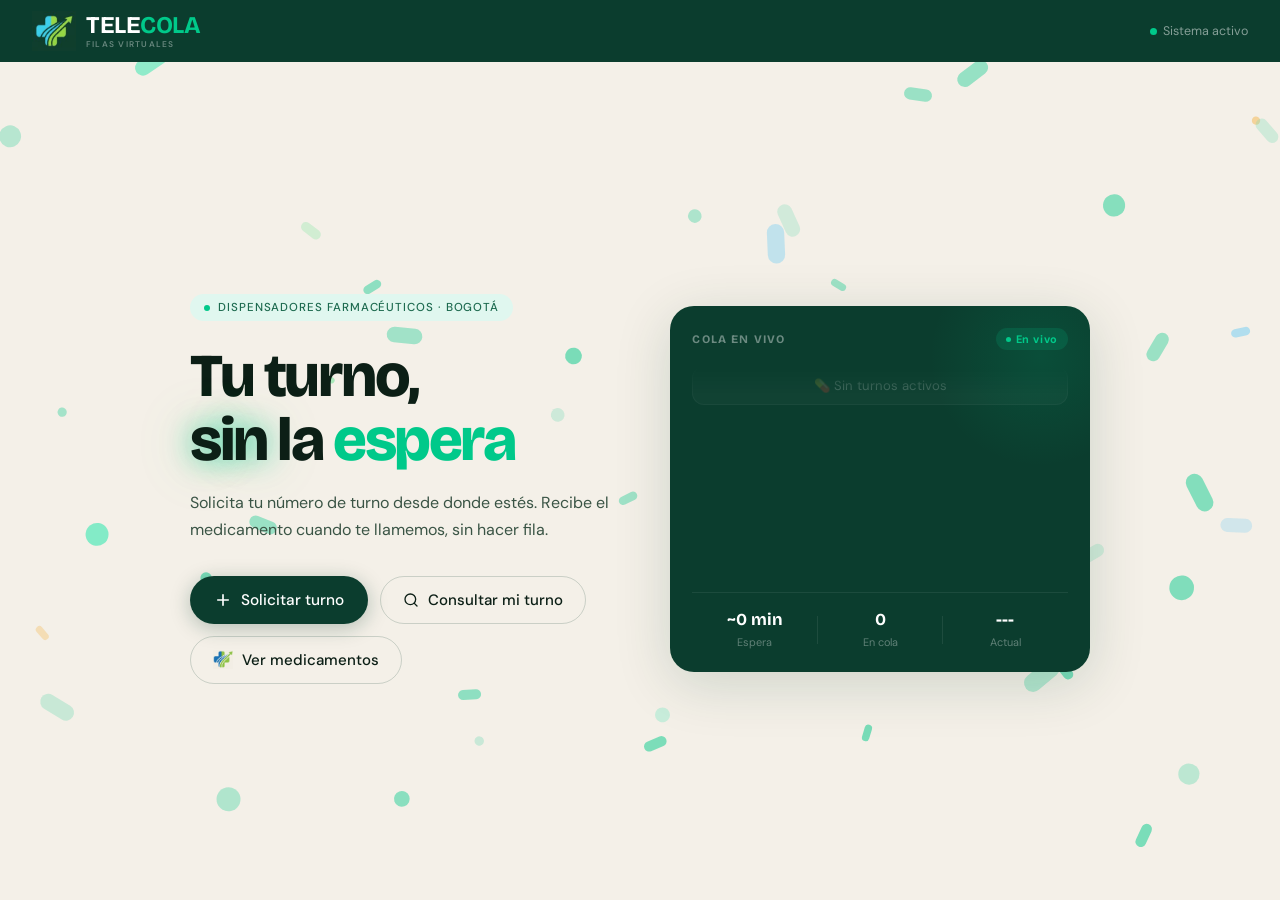
==== commit c6e12585: "Update index.html" ====
--- a/index.html
+++ b/index.html
@@ -492,7 +492,7 @@
           <svg viewBox="0 0 24 24"><circle cx="12" cy="12" r="10"/><line x1="12" y1="8" x2="12" y2="12"/><line x1="12" y1="16" x2="12.01" y2="16"/></svg>
           <span>Tu medicamento ya está registrado. Ingresa tu cédula y recibirás tu turno automáticamente. Se enviará confirmación a tu <strong>correo electrónico</strong>.</span>
         </div>
-        <button class="btn-submit" id="btn-solicitar" onclick="solicitarTurno()">
+        <button class="btn-submit" id="btn-solicitar" >
           <span class="bst-txt">
             <svg viewBox="0 0 24 24"><path d="M22 11.08V12a10 10 0 1 1-5.93-9.14"/><polyline points="22 4 12 14.01 9 11.01"/></svg>
             Confirmar y obtener turno
@@ -523,7 +523,7 @@
             <input class="form-input" type="tel" id="con-doc" placeholder="Tu cédula" maxlength="12" inputmode="numeric" pattern="[0-9]*" autocomplete="off"/>
           </div>
         </div>
-        <button class="btn-submit btn-submit--teal" onclick="consultarTurno()">
+        <button class="btn-submit btn-submit--teal" >
           <span class="bst-txt">Buscar mi turno</span>
           <span class="bst-spin"></span>
         </button>
